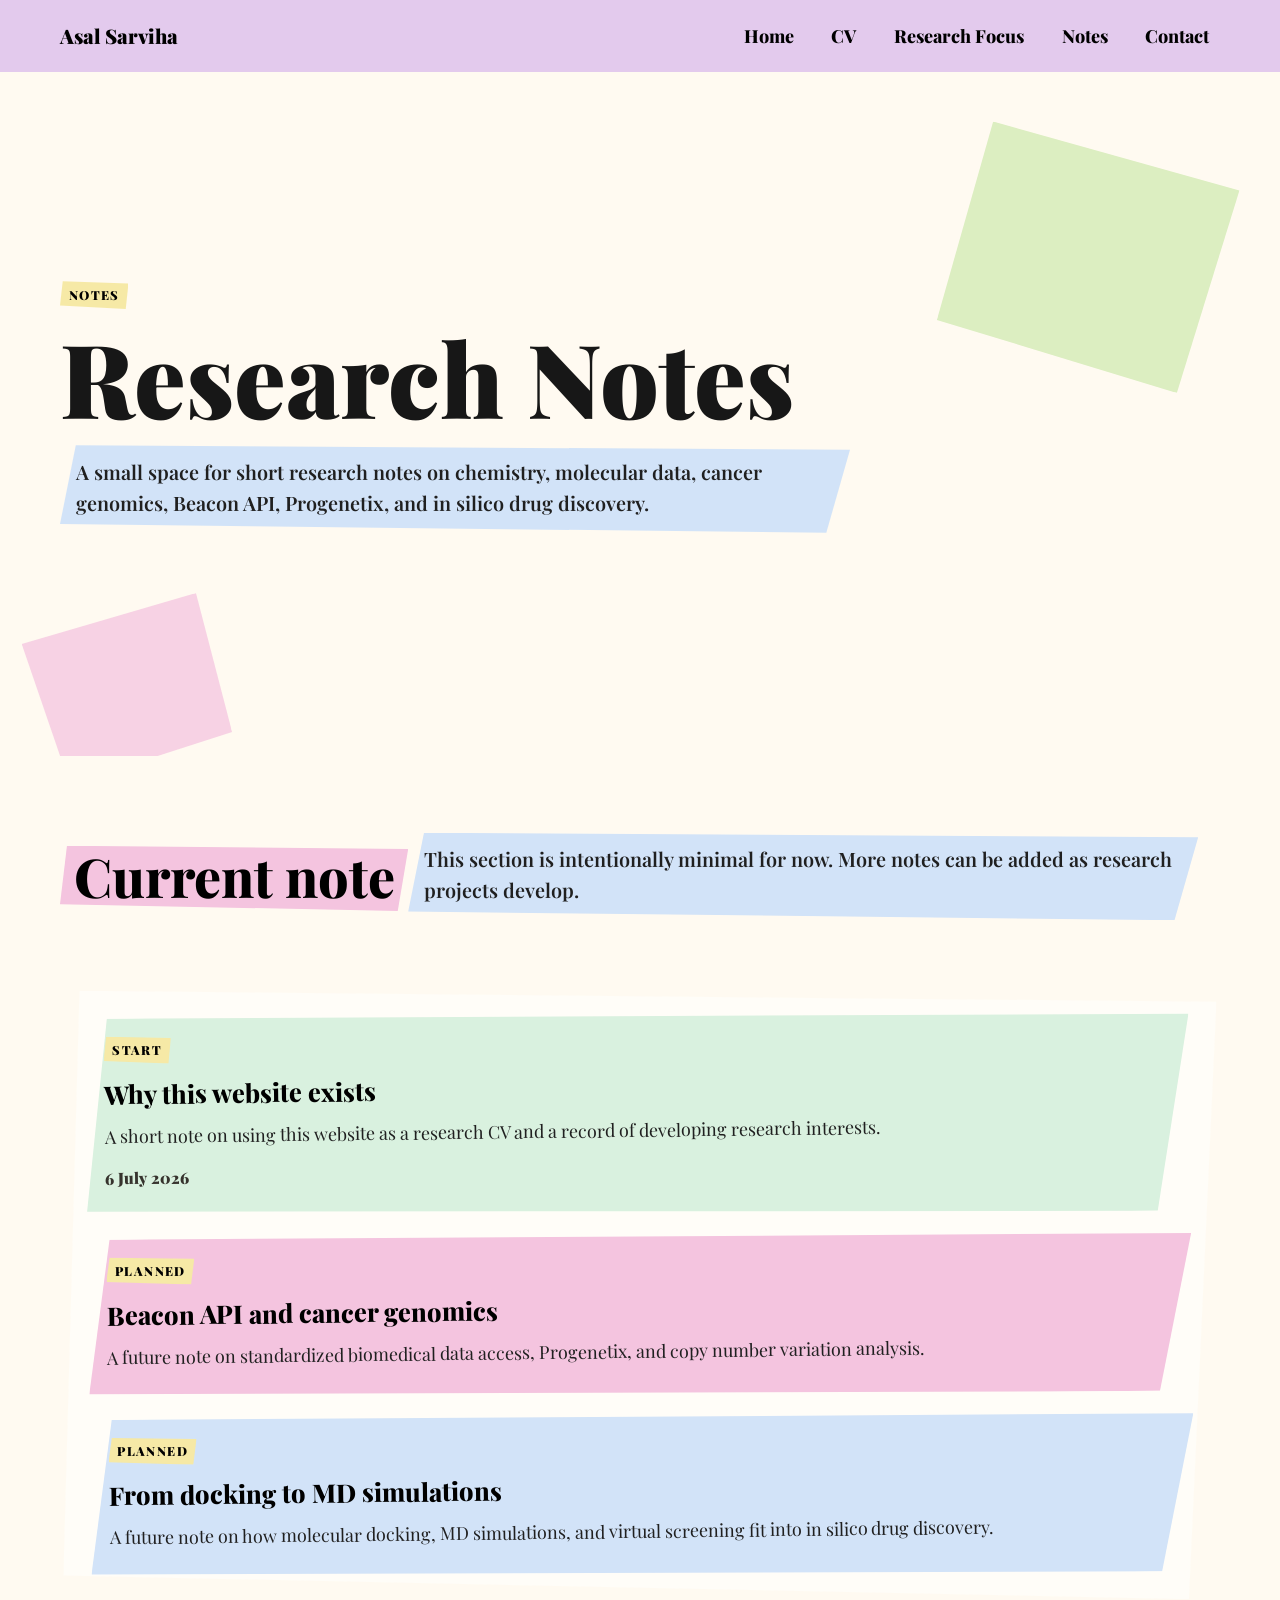
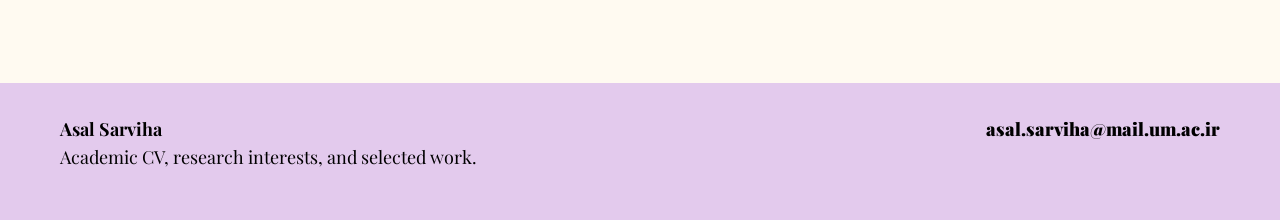
==== blog.html @ 0858a1ee "Add files via upload" ====
<!DOCTYPE html>
<html lang='en' dir='ltr'>
<head>
<meta charset='UTF-8'>
<meta name='viewport' content='width=device-width, initial-scale=1.0'>
<title>Research Notes - Asal Sarviha</title>
<meta name='description' content='Research notes by Asal Sarviha.'>
<link rel='stylesheet' href='resume-blog.css'>
</head>
<body>
<header class='site-header'><nav class='nav'><a class='brand' href='index.html'><span>Asal Sarviha</span></a><input class='menu-toggle' id='menu-toggle' type='checkbox'><label class='menu-button' for='menu-toggle' aria-label='Toggle menu'><span></span></label><div class='nav-links'><a href='index.html'>Home</a><a href='resume.html'>CV</a><a href='roadmap.html'>Research Focus</a><a href='blog.html' aria-current='page'>Notes</a><a href='contact.html'>Contact</a></div></nav></header>
<header class='hero'><div class='container reveal'><span class='eyebrow'>Notes</span><h1>Research Notes</h1><p class='lede'>A small space for short research notes on chemistry, molecular data, cancer genomics, Beacon API, Progenetix, and in silico drug discovery.</p></div></header><main><section class='section alt scroll-reveal'><div class='section-head'><div><h2>Current note</h2><p class='lede'>This section is intentionally minimal for now. More notes can be added as research projects develop.</p></div></div><div class='grid'><div class='card span-12 post-list tag-panel'><a class='post-card' href='why-this-site.html'><span class='tag'>Start</span><h3>Why this website exists</h3><p>A short note on using this website as a research CV and a record of developing research interests.</p><p class='meta'>6 July 2026</p></a><div class='post-card'><span class='tag'>Planned</span><h3>Beacon API and cancer genomics</h3><p>A future note on standardized biomedical data access, Progenetix, and copy number variation analysis.</p></div><div class='post-card'><span class='tag'>Planned</span><h3>From docking to MD simulations</h3><p>A future note on how molecular docking, MD simulations, and virtual screening fit into in silico drug discovery.</p></div></div></div></section></main>
<footer class='footer'><div class='footer-inner'><div><strong>Asal Sarviha</strong><p>Academic CV, research interests, and selected work.</p></div><div><a href='contact.html'>asal.sarviha@mail.um.ac.ir</a></div></div></footer>
<script>
const observer = new IntersectionObserver((entries)=>{entries.forEach((entry)=>{if(entry.isIntersecting) entry.target.classList.add('visible');});},{threshold:0.1});
document.querySelectorAll('.scroll-reveal').forEach((el)=>observer.observe(el));
</script>
</body>
</html>
---- resume-blog.css ----
@import url('https://fonts.googleapis.com/css2?family=Playfair+Display:wght@500;600;700;800;900&display=swap');

:root{
  --black:#050505;
  --ink:#171717;
  --cream:#fbf6ea;
  --paper:#fffaf1;
  --mint:#d9f1df;
  --teal:#cceef3;
  --yellow:#f6e9a6;
  --coral:#f7cdbf;
  --pink:#f4c4df;
  --green:#dceec1;
  --violet:#ded0f0;
  --blue:#d2e3f8;
  --bar:#E3CAED;
  --neutral-panel:#fffdf8;
  --radius:4px;
  --max-width:min(1160px,92vw);
  --space-section:clamp(3.5rem,6vw,7rem);
}
*{box-sizing:border-box}
html{scroll-behavior:smooth}
body{
  margin:0;
  background:var(--cream);
  color:var(--ink);
  font-family:'Playfair Display',serif;
  font-size:18px;
  line-height:1.58;
}
a{color:inherit}
p{color:#202020;margin:0 0 1rem}
h1,h2,h3{font-family:'Playfair Display',serif;letter-spacing:0;line-height:1.02;margin:0 0 1rem}
h1{font-size:clamp(3.4rem,8vw,7rem);font-weight:900}
h2{font-size:clamp(2.15rem,4.2vw,3.8rem);font-weight:800}
h3{font-size:clamp(1.32rem,2vw,1.7rem);font-weight:800}
ul,ol{margin:0;padding-left:1.2rem}
.container,.hero-grid,.section-head,.footer-inner,.nav{width:var(--max-width);margin:0 auto}
.site-header{position:sticky;top:0;z-index:20;background:var(--bar);color:#000}
.nav{min-height:72px;display:flex;align-items:center;justify-content:space-between;gap:1.5rem}
.brand{display:inline-flex;align-items:center;color:#000;text-decoration:none;font-weight:900;font-size:1.25rem}
.nav-links{display:flex;align-items:center;gap:1rem}
.nav-links a{color:#000;text-decoration:none;font-weight:800;padding:.25rem .55rem;border:2px solid transparent}
.nav-links a:hover{border-color:#000;background:rgba(0,0,0,.08)}
.menu-toggle,.menu-button{display:none}
.hero{min-height:76vh;display:flex;align-items:center;padding:clamp(4rem,7vw,7rem) 0;background:var(--paper);position:relative;overflow:hidden;isolation:isolate}
.hero::before,.hero::after{content:'';position:absolute;z-index:0;pointer-events:none;border:0;box-shadow:none}
.hero::before{width:22vw;height:19vw;min-width:150px;min-height:120px;right:4vw;top:5vw;background:var(--green);clip-path:polygon(10% 0,100% 14%,88% 100%,0 84%);transform:rotate(8deg)}
.hero::after{width:15vw;height:13vw;min-width:105px;min-height:90px;left:2vw;bottom:1vw;background:var(--pink);clip-path:polygon(0 12%,94% 0,100% 86%,12% 100%);opacity:.72;transform:rotate(-10deg) translateY(18%)}
.hero > .container,.hero > .hero-grid{position:relative;z-index:2}
.hero-grid{display:grid;grid-template-columns:minmax(0,1.05fr) minmax(280px,.76fr);gap:clamp(2rem,5vw,5rem);align-items:center}
.eyebrow,.section-label,.mono,.tag{display:inline-block;color:#000;background:var(--yellow);text-transform:uppercase;letter-spacing:.11em;font-size:.78rem;font-weight:900;margin-bottom:1rem;padding:.25rem .55rem;clip-path:polygon(4% 0,100% 8%,96% 100%,0 88%)}
.decorative-strip{width:min(760px,82vw);min-height:28px;padding:0!important;color:transparent!important;background:var(--mint)!important}
.lede{max-width:790px;font-size:clamp(1.16rem,1.55vw,1.42rem);color:#202020;font-weight:600}
.hero .lede,.section-head .lede{display:inline-block;width:auto;background:var(--blue);padding:.7rem 1rem .85rem;clip-path:polygon(2% 0,100% 5%,97% 100%,0 90%)}
.actions{display:flex;flex-wrap:wrap;gap:.9rem;margin-top:1.8rem}
.btn-primary,.btn-ghost{display:inline-flex;align-items:center;min-height:48px;padding:.76rem 1.2rem;border-radius:var(--radius);text-decoration:none;font-weight:900;transition:transform .18s ease,background .18s ease;clip-path:polygon(3% 0,100% 0,96% 100%,0 91%)}
.btn-primary{background:var(--bar);color:#000}.btn-ghost{background:var(--blue);color:#000}.btn-primary:hover,.btn-ghost:hover{transform:translate(-2px,-3px)}
.visual-card,.card,.post-card,.mini{background:#fff;border:0;border-radius:var(--radius);padding:clamp(1.15rem,2.2vw,2rem);box-shadow:none}
.visual-card{background:var(--teal);clip-path:polygon(3% 0,100% 4%,96% 100%,0 92%);transform:rotate(1.8deg);overflow:visible}
.visual-card .mono{background:var(--blue)}
.mini-grid{display:grid;grid-template-columns:repeat(2,minmax(0,1fr));gap:1rem;margin-top:1.5rem}
.mini{min-height:112px;padding:1rem 1rem 1.15rem!important;overflow:visible;clip-path:polygon(5% 0,100% 7%,94% 100%,0 92%)}
.mini:nth-child(1){background:var(--yellow)}.mini:nth-child(2){background:var(--mint);transform:rotate(1deg)}.mini:nth-child(3){background:var(--blue);transform:rotate(-1.5deg)}.mini:nth-child(4){background:var(--pink);transform:rotate(1.5deg)}
.mini strong{display:block;font-size:1.75rem;line-height:1;font-weight:900}.mini span{display:block;color:#252525;font-size:1rem;line-height:1.25;margin-top:.25rem;font-weight:700}
.section{padding:var(--space-section) 0;background:var(--cream)}.section.alt{background:var(--paper)}
.section-head{display:block;margin-bottom:clamp(1.7rem,4vw,3rem)}.section-label{display:none!important}
.section-head h2{display:inline-block;max-width:min(100%,980px);background:var(--yellow);color:#000;padding:.22rem .85rem .42rem;margin-bottom:1rem;clip-path:polygon(2% 0,100% 5%,97% 100%,0 90%)}
main .section:nth-of-type(6n+1) .section-head h2{background:var(--pink)}main .section:nth-of-type(6n+2) .section-head h2{background:var(--mint)}main .section:nth-of-type(6n+3) .section-head h2{background:var(--blue)}main .section:nth-of-type(6n+4) .section-head h2{background:var(--coral)}main .section:nth-of-type(6n+5) .section-head h2{background:var(--violet)}main .section:nth-of-type(6n+6) .section-head h2{background:var(--yellow)}
.grid{width:var(--max-width);margin:0 auto;display:grid;grid-template-columns:repeat(12,1fr);gap:1.35rem}.span-3{grid-column:span 3}.span-4{grid-column:span 4}.span-5{grid-column:span 5}.span-6{grid-column:span 6}.span-7{grid-column:span 7}.span-12{grid-column:span 12}
.card{transition:transform .18s ease}.card:nth-of-type(4n+1){clip-path:polygon(2% 0,100% 4%,97% 100%,0 94%);transform:rotate(-.7deg)}.card:nth-of-type(4n+2){clip-path:polygon(0 5%,97% 0,100% 92%,3% 100%);transform:rotate(.8deg)}.card:nth-of-type(4n+3){clip-path:polygon(4% 0,100% 0,94% 96%,0 100%);transform:rotate(-.3deg)}.card:nth-of-type(4n+4){clip-path:polygon(0 0,96% 4%,100% 100%,4% 94%);transform:rotate(.5deg)}.card:hover{transform:translateY(-4px) rotate(0deg)}
.grid > .card:nth-child(6n+1){background:var(--pink)}.grid > .card:nth-child(6n+2){background:var(--mint)}.grid > .card:nth-child(6n+3){background:var(--blue)}.grid > .card:nth-child(6n+4){background:var(--coral)}.grid > .card:nth-child(6n+5){background:var(--violet)}.grid > .card:nth-child(6n+6){background:var(--yellow)}
.card.teal{background:var(--teal)}.card.green{background:var(--mint)}.card.yellow{background:var(--yellow)}.card.paper{background:var(--coral)}.tag-panel,.card.tag-panel,.card.post-list.tag-panel{background:var(--neutral-panel)!important;filter:none!important}
.meta{color:#36332d;font-size:.98rem;font-weight:900}.tags{display:flex;flex-wrap:wrap;gap:.7rem;align-items:flex-start;list-style:none;padding:0}.tags li,.pill,.contact-list a{display:inline-flex;align-items:center;min-height:2.35rem;padding:.48rem .9rem .58rem;color:#000;background:var(--mint);font-weight:900;clip-path:polygon(4% 0,100% 8%,96% 100%,0 90%)}
.tags li:nth-child(6n+1){background:var(--mint)}.tags li:nth-child(6n+2){background:var(--pink)}.tags li:nth-child(6n+3){background:var(--blue)}.tags li:nth-child(6n+4){background:var(--coral)}.tags li:nth-child(6n+5){background:var(--violet)}.tags li:nth-child(6n+6){background:var(--yellow)}
.timeline,.roadmap{list-style:none;padding:0;display:grid;gap:1rem}.timeline li,.roadmap li,.post-card{padding:1rem 1.15rem;color:#000;clip-path:polygon(2% 0,100% 4%,97% 100%,0 94%)}.timeline li:nth-child(6n+1),.roadmap li:nth-child(6n+1),.post-card:nth-child(6n+1){background:var(--mint)}.timeline li:nth-child(6n+2),.roadmap li:nth-child(6n+2),.post-card:nth-child(6n+2){background:var(--pink)}.timeline li:nth-child(6n+3),.roadmap li:nth-child(6n+3),.post-card:nth-child(6n+3){background:var(--blue)}.timeline li:nth-child(6n+4),.roadmap li:nth-child(6n+4),.post-card:nth-child(6n+4){background:var(--coral)}
.post-list{display:grid;gap:1rem}.post-card{display:block;text-decoration:none}.post-card:hover{background:var(--yellow)}
.prose{width:min(840px,90vw);margin:0 auto;font-size:1.12rem}.prose h1{font-size:clamp(2.9rem,6vw,5rem)}.prose p{background:var(--mint);padding:1rem 1.15rem;clip-path:polygon(2% 0,100% 5%,96% 100%,0 92%)}.prose p:nth-of-type(2){background:var(--blue)}.prose p:nth-of-type(3){background:var(--pink)}
.contact-list{list-style:none;padding:0;display:grid;gap:.65rem}.contact-list a{background:var(--blue);text-decoration:none}
.footer{background:var(--bar);color:#000;padding:2rem 0}.footer p,.footer div,.footer a{color:#000}.footer a{text-decoration:none;font-weight:900}.footer-inner{display:flex;justify-content:space-between;gap:2rem;align-items:flex-start}
@keyframes fadeInUp{from{opacity:0;transform:translateY(28px)}to{opacity:1;transform:translateY(0)}}.reveal{animation:fadeInUp .75s ease-out both}.scroll-reveal{opacity:0;transform:translateY(26px);transition:opacity .65s ease,transform .65s ease}.scroll-reveal.visible{opacity:1;transform:translateY(0)}
@media (max-width:820px){body{font-size:16px}.hero{min-height:auto;padding:4rem 0}.hero::before{right:-14vw;top:18vw}.hero::after{left:-10vw;bottom:5vw}.hero-grid{grid-template-columns:1fr}.grid{grid-template-columns:1fr}.span-3,.span-4,.span-5,.span-6,.span-7,.span-12{grid-column:1}.visual-card{transform:none}.footer-inner{flex-direction:column}.menu-button{display:grid;place-items:center;width:46px;height:46px;border:2px solid #000;cursor:pointer;background:var(--bar)}.menu-button span,.menu-button span:before,.menu-button span:after{display:block;width:22px;height:2px;background:#000;content:'';position:relative}.menu-button span:before{position:absolute;top:-7px}.menu-button span:after{position:absolute;top:7px}.nav-links{display:none;position:absolute;left:4vw;right:4vw;top:76px;background:var(--bar);border:2px solid #000;padding:1rem;flex-direction:column;align-items:flex-start}.menu-toggle:checked ~ .nav-links{display:flex}}
@media (prefers-reduced-motion:reduce){*,*::before,*::after{animation-duration:.01ms!important;transition-duration:.01ms!important;scroll-behavior:auto!important}}
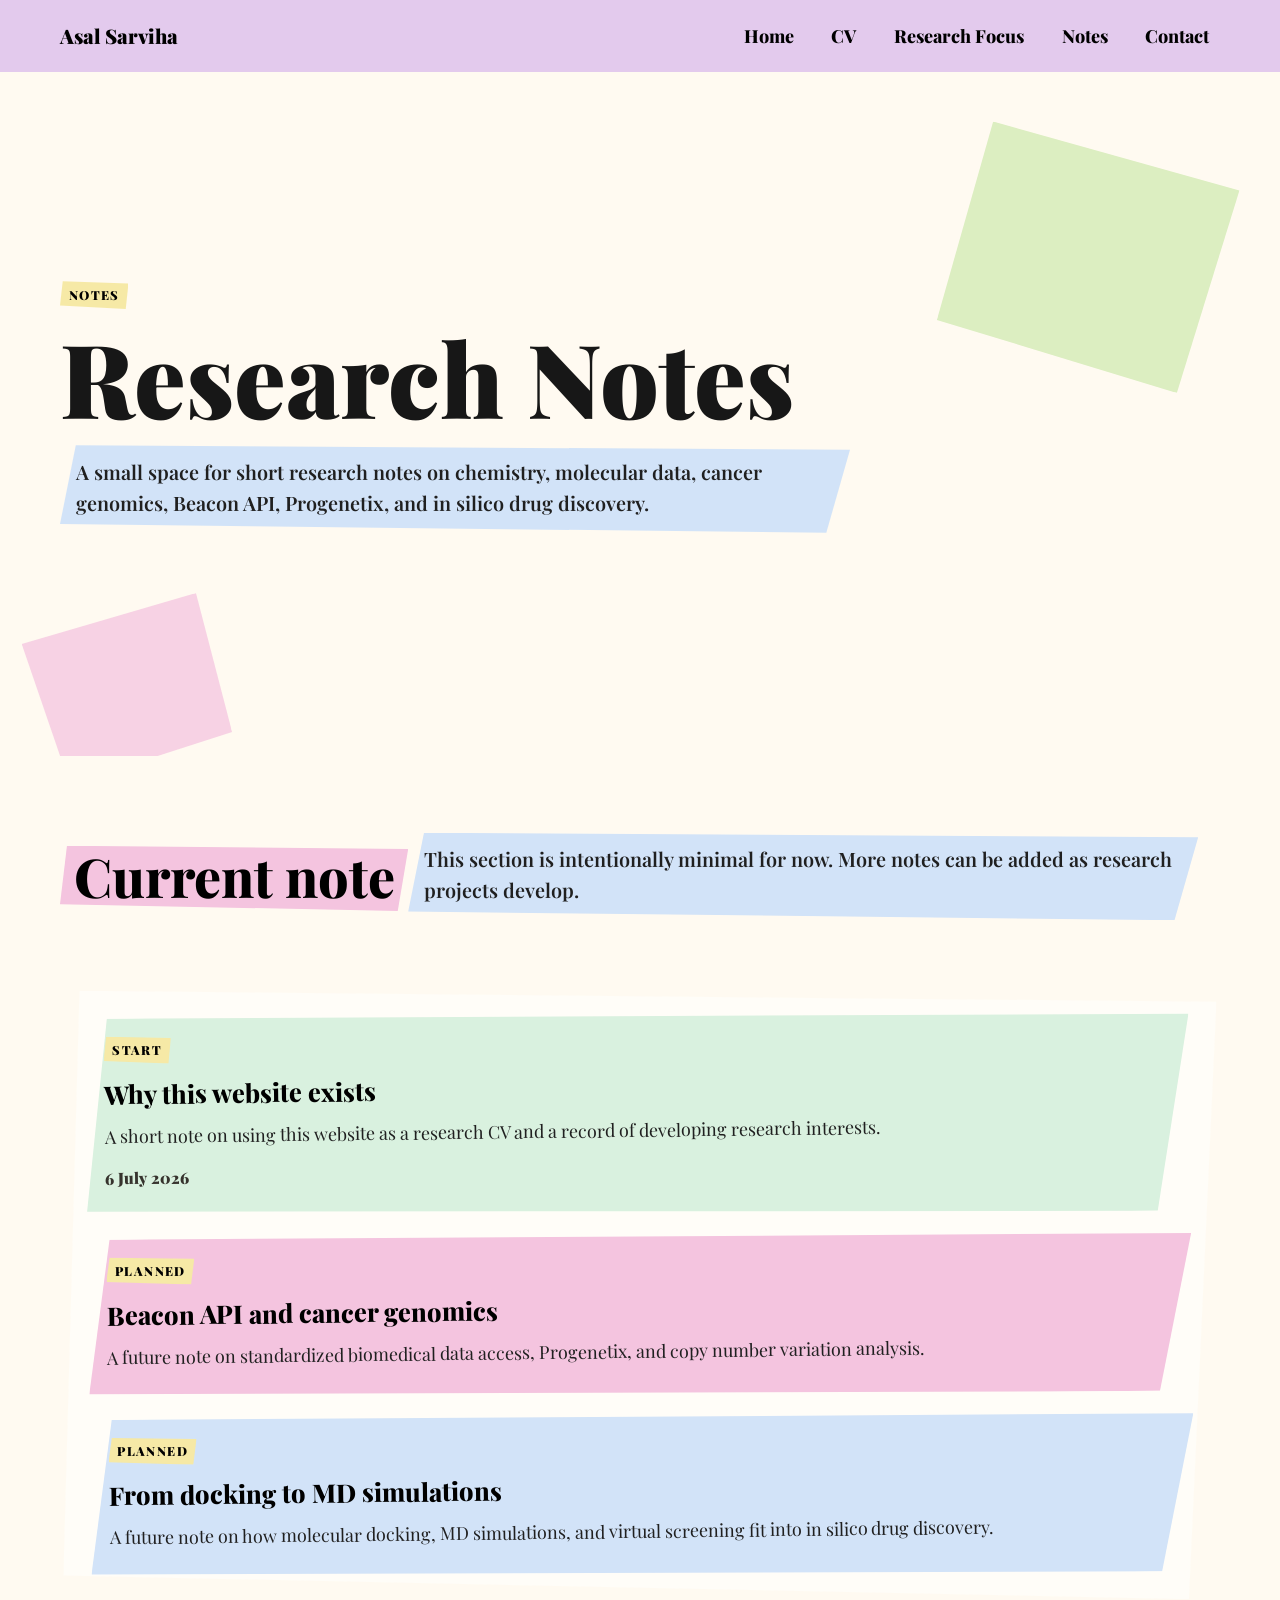
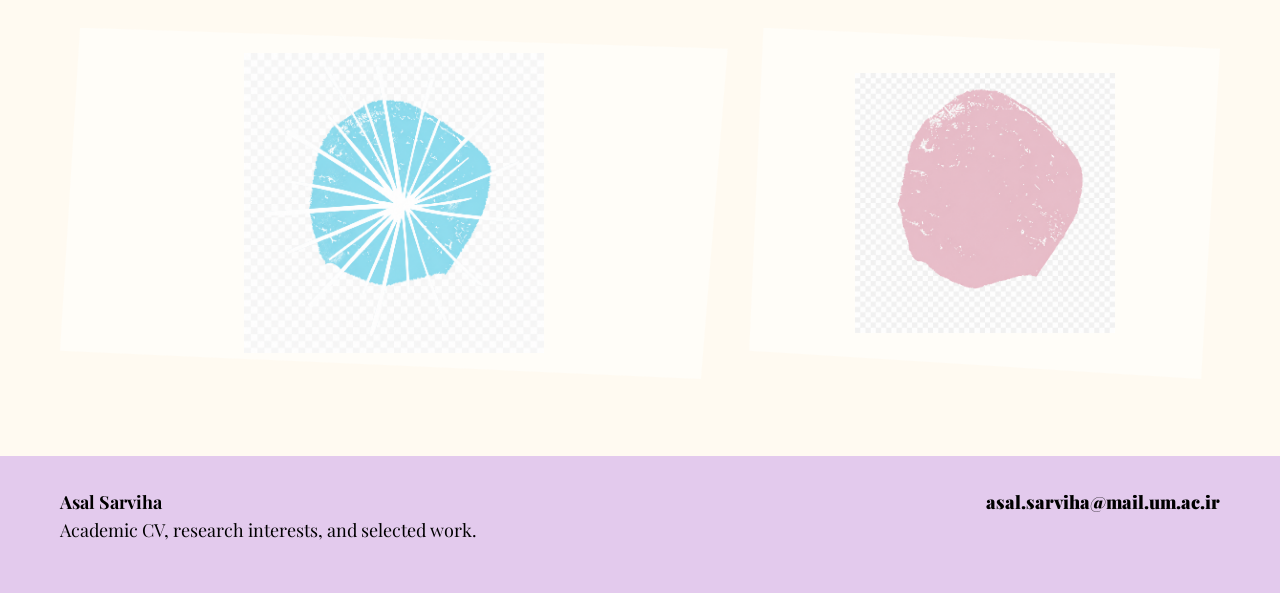
==== commit 5304ce11: "Add files via upload" ====
--- a/blog.html
+++ b/blog.html
@@ -9,7 +9,7 @@
 </head>
 <body>
 <header class='site-header'><nav class='nav'><a class='brand' href='index.html'><span>Asal Sarviha</span></a><input class='menu-toggle' id='menu-toggle' type='checkbox'><label class='menu-button' for='menu-toggle' aria-label='Toggle menu'><span></span></label><div class='nav-links'><a href='index.html'>Home</a><a href='resume.html'>CV</a><a href='roadmap.html'>Research Focus</a><a href='blog.html' aria-current='page'>Notes</a><a href='contact.html'>Contact</a></div></nav></header>
-<header class='hero'><div class='container reveal'><span class='eyebrow'>Notes</span><h1>Research Notes</h1><p class='lede'>A small space for short research notes on chemistry, molecular data, cancer genomics, Beacon API, Progenetix, and in silico drug discovery.</p></div></header><main><section class='section alt scroll-reveal'><div class='section-head'><div><h2>Current note</h2><p class='lede'>This section is intentionally minimal for now. More notes can be added as research projects develop.</p></div></div><div class='grid'><div class='card span-12 post-list tag-panel'><a class='post-card' href='why-this-site.html'><span class='tag'>Start</span><h3>Why this website exists</h3><p>A short note on using this website as a research CV and a record of developing research interests.</p><p class='meta'>6 July 2026</p></a><div class='post-card'><span class='tag'>Planned</span><h3>Beacon API and cancer genomics</h3><p>A future note on standardized biomedical data access, Progenetix, and copy number variation analysis.</p></div><div class='post-card'><span class='tag'>Planned</span><h3>From docking to MD simulations</h3><p>A future note on how molecular docking, MD simulations, and virtual screening fit into in silico drug discovery.</p></div></div></div></section></main>
+<header class='hero'><div class='container reveal'><span class='eyebrow'>Notes</span><h1>Research Notes</h1><p class='lede'>A small space for short research notes on chemistry, molecular data, cancer genomics, Beacon API, Progenetix, and in silico drug discovery.</p></div></header><main><section class='section alt scroll-reveal'><div class='section-head'><div><h2>Current note</h2><p class='lede'>This section is intentionally minimal for now. More notes can be added as research projects develop.</p></div></div><div class='grid'><div class='card span-12 post-list tag-panel'><a class='post-card' href='why-this-site.html'><span class='tag'>Start</span><h3>Why this website exists</h3><p>A short note on using this website as a research CV and a record of developing research interests.</p><p class='meta'>6 July 2026</p></a><div class='post-card'><span class='tag'>Planned</span><h3>Beacon API and cancer genomics</h3><p>A future note on standardized biomedical data access, Progenetix, and copy number variation analysis.</p></div><div class='post-card'><span class='tag'>Planned</span><h3>From docking to MD simulations</h3><p>A future note on how molecular docking, MD simulations, and virtual screening fit into in silico drug discovery.</p></div></div><figure class='art-card span-7 star-art'><img src='art-star-blue.png' alt='Blue starburst decorative illustration'></figure><figure class='art-card span-5 blob-art'><img src='art-pink-blob.png' alt='Pink abstract decorative shape'></figure></div></section></main>
 <footer class='footer'><div class='footer-inner'><div><strong>Asal Sarviha</strong><p>Academic CV, research interests, and selected work.</p></div><div><a href='contact.html'>asal.sarviha@mail.um.ac.ir</a></div></div></footer>
 <script>
 const observer = new IntersectionObserver((entries)=>{entries.forEach((entry)=>{if(entry.isIntersecting) entry.target.classList.add('visible');});},{threshold:0.1});
--- a/resume-blog.css
+++ b/resume-blog.css
@@ -78,6 +78,48 @@
 .post-list{display:grid;gap:1rem}.post-card{display:block;text-decoration:none}.post-card:hover{background:var(--yellow)}
 .prose{width:min(840px,90vw);margin:0 auto;font-size:1.12rem}.prose h1{font-size:clamp(2.9rem,6vw,5rem)}.prose p{background:var(--mint);padding:1rem 1.15rem;clip-path:polygon(2% 0,100% 5%,96% 100%,0 92%)}.prose p:nth-of-type(2){background:var(--blue)}.prose p:nth-of-type(3){background:var(--pink)}
 .contact-list{list-style:none;padding:0;display:grid;gap:.65rem}.contact-list a{background:var(--blue);text-decoration:none}
+.art-card,.inline-art{
+  display:flex;
+  align-items:center;
+  justify-content:center;
+  margin:0;
+  overflow:hidden;
+  background:var(--neutral-panel);
+  clip-path:polygon(3% 0,100% 6%,96% 100%,0 92%);
+}
+.art-card{
+  min-height:260px;
+  padding:clamp(1rem,2vw,1.6rem);
+}
+.art-card img,.inline-art img{
+  display:block;
+  width:100%;
+  height:auto;
+  object-fit:contain;
+  pointer-events:none;
+}
+.hero-dna{
+  margin-top:1rem;
+  min-height:230px;
+  background:var(--neutral-panel);
+  transform:rotate(-1deg);
+}
+.hero-dna img{max-height:260px}
+.lab-art,.lab-wide{background:var(--blue)}
+.lab-art img,.lab-wide img{max-height:300px}
+.star-art{background:var(--neutral-panel)}
+.star-art img{max-height:300px}
+.blob-art{background:var(--neutral-panel)}
+.blob-art img{max-height:260px}
+.dna-wide{background:var(--violet)}
+.dna-wide img{max-height:330px}
+.inline-art{
+  margin-top:1rem;
+  min-height:170px;
+  padding:.75rem;
+  background:var(--neutral-panel);
+}
+.computer-art img{max-height:190px}
 .footer{background:var(--bar);color:#000;padding:2rem 0}.footer p,.footer div,.footer a{color:#000}.footer a{text-decoration:none;font-weight:900}.footer-inner{display:flex;justify-content:space-between;gap:2rem;align-items:flex-start}
 @keyframes fadeInUp{from{opacity:0;transform:translateY(28px)}to{opacity:1;transform:translateY(0)}}.reveal{animation:fadeInUp .75s ease-out both}.scroll-reveal{opacity:0;transform:translateY(26px);transition:opacity .65s ease,transform .65s ease}.scroll-reveal.visible{opacity:1;transform:translateY(0)}
 @media (max-width:820px){body{font-size:16px}.hero{min-height:auto;padding:4rem 0}.hero::before{right:-14vw;top:18vw}.hero::after{left:-10vw;bottom:5vw}.hero-grid{grid-template-columns:1fr}.grid{grid-template-columns:1fr}.span-3,.span-4,.span-5,.span-6,.span-7,.span-12{grid-column:1}.visual-card{transform:none}.footer-inner{flex-direction:column}.menu-button{display:grid;place-items:center;width:46px;height:46px;border:2px solid #000;cursor:pointer;background:var(--bar)}.menu-button span,.menu-button span:before,.menu-button span:after{display:block;width:22px;height:2px;background:#000;content:'';position:relative}.menu-button span:before{position:absolute;top:-7px}.menu-button span:after{position:absolute;top:7px}.nav-links{display:none;position:absolute;left:4vw;right:4vw;top:76px;background:var(--bar);border:2px solid #000;padding:1rem;flex-direction:column;align-items:flex-start}.menu-toggle:checked ~ .nav-links{display:flex}}
